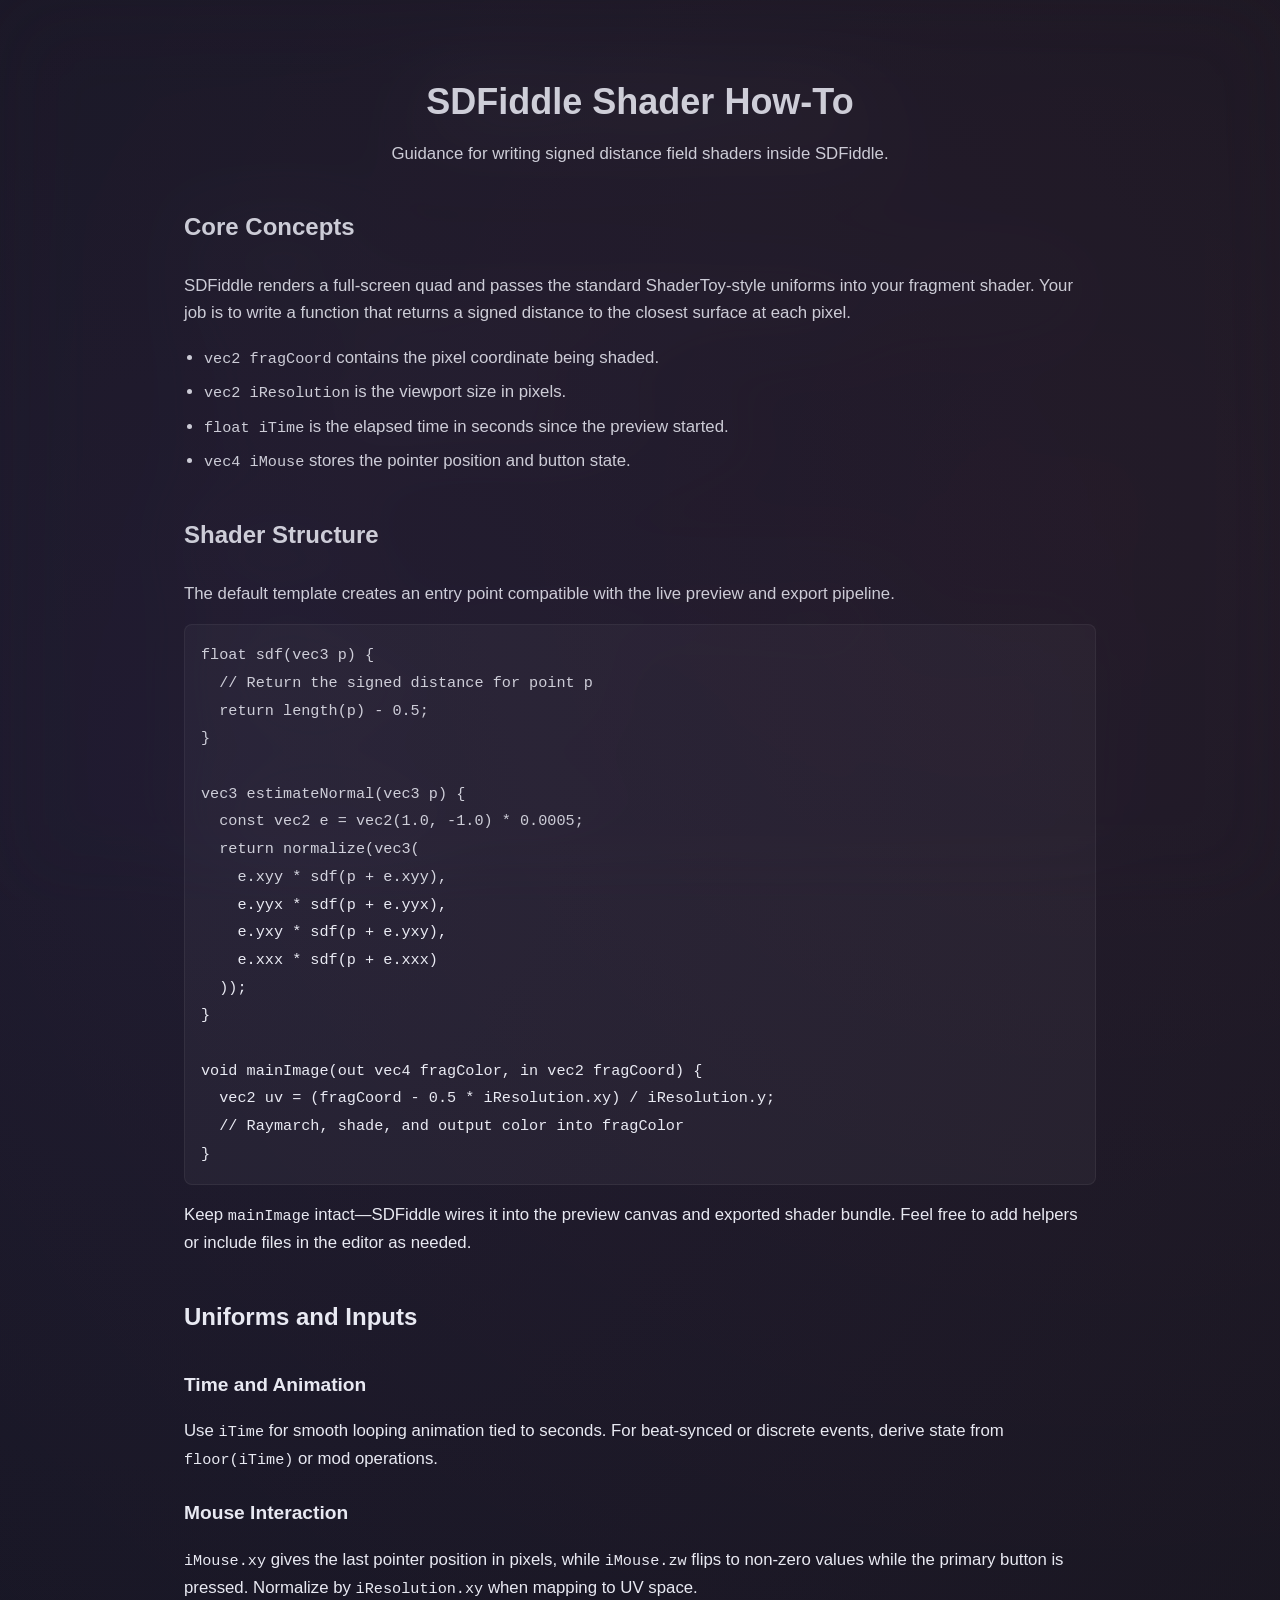
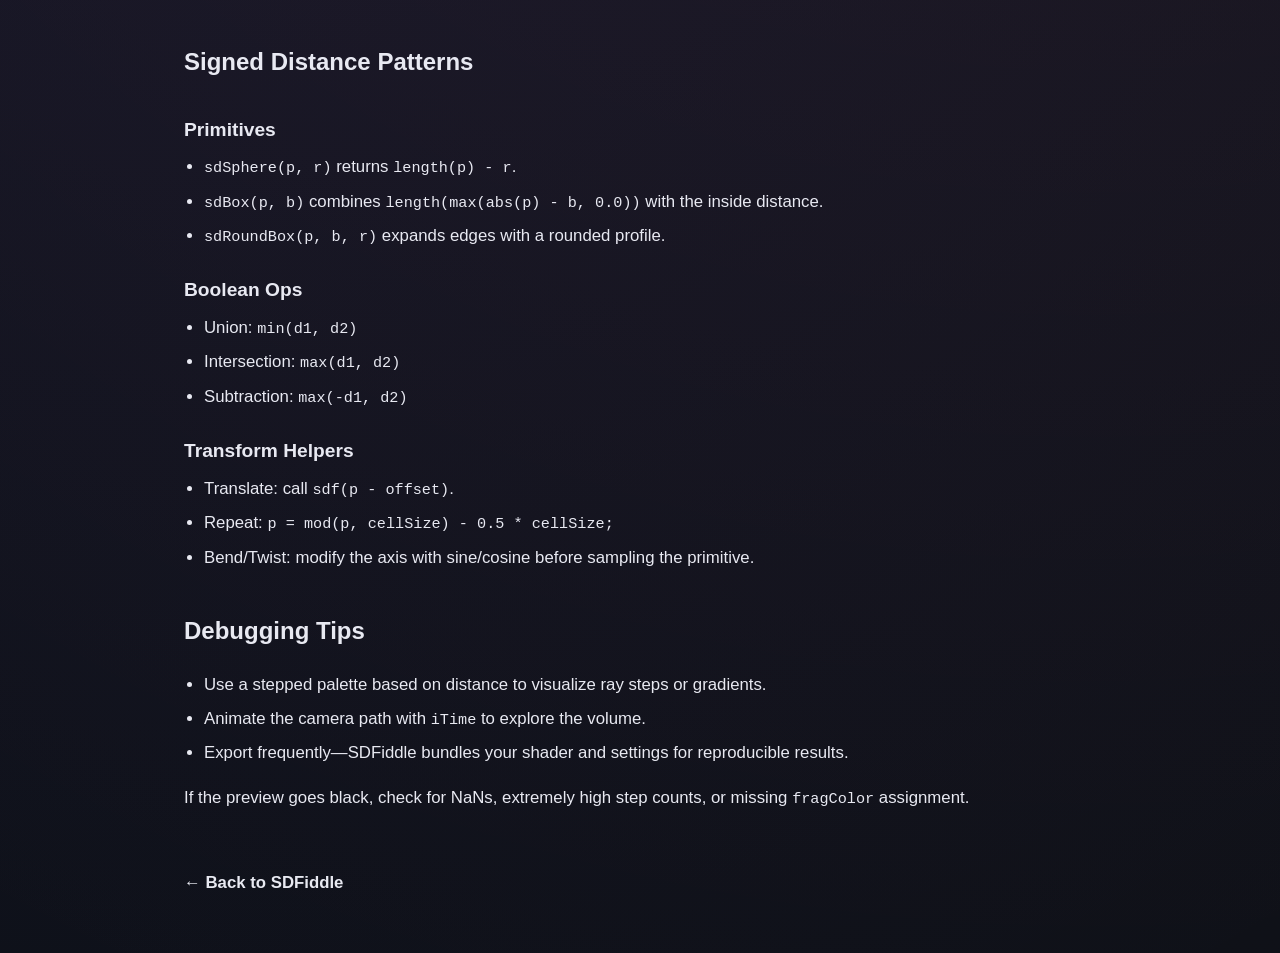
==== howto.html @ 9147a98b "sdfiddle v1" ====
<!doctype html>
<html lang="en">
  <head>
    <meta charset="utf-8" />
    <meta name="viewport" content="width=device-width, initial-scale=1" />
    <title>SDFiddle — Shader How-To</title>
    <link rel="stylesheet" href="css/styles.css" />
    <style>
      main {
        max-width: 960px;
        margin: 0 auto;
        padding: 3rem 1.5rem 4rem;
        line-height: 1.65;
        font-size: 1.05rem;
      }

      header {
        margin-bottom: 2.5rem;
        text-align: center;
      }

      header h1 {
        margin-bottom: 0.5rem;
        font-size: 2.25rem;
      }

      header p {
        margin: 0;
        color: var(--text-muted);
      }

      section + section {
        margin-top: 2.5rem;
      }

      h2 {
        font-size: 1.5rem;
        margin-bottom: 0.75rem;
        border-bottom: 1px solid var(--border-muted);
        padding-bottom: 0.5rem;
      }

      h3 {
        font-size: 1.2rem;
        margin-top: 1.5rem;
        margin-bottom: 0.4rem;
      }

      pre {
        background: rgba(255, 255, 255, 0.04);
        padding: 1rem;
        border-radius: 8px;
        border: 1px solid rgba(255, 255, 255, 0.06);
        overflow-x: auto;
      }

      code {
        font-family: "Fira Code", "Source Code Pro", Menlo, Consolas, monospace;
        font-size: 0.95rem;
      }

      a.back-link {
        display: inline-flex;
        align-items: center;
        gap: 0.4rem;
        font-weight: 600;
        text-decoration: none;
        color: var(--accent-400);
        margin-top: 2.5rem;
      }

      ul {
        margin: 0.5rem 0 1rem;
        padding-left: 1.25rem;
      }

      li + li {
        margin-top: 0.4rem;
      }
    </style>
  </head>
  <body class="theme-dark">
    <main>
      <header>
        <h1>SDFiddle Shader How-To</h1>
        <p>Guidance for writing signed distance field shaders inside SDFiddle.</p>
      </header>

      <section>
        <h2>Core Concepts</h2>
        <p>
          SDFiddle renders a full-screen quad and passes the standard ShaderToy-style uniforms into your fragment
          shader. Your job is to write a function that returns a signed distance to the closest surface at each pixel.
        </p>
        <ul>
          <li><code>vec2 fragCoord</code> contains the pixel coordinate being shaded.</li>
          <li><code>vec2 iResolution</code> is the viewport size in pixels.</li>
          <li><code>float iTime</code> is the elapsed time in seconds since the preview started.</li>
          <li><code>vec4 iMouse</code> stores the pointer position and button state.</li>
        </ul>
      </section>

      <section>
        <h2>Shader Structure</h2>
        <p>The default template creates an entry point compatible with the live preview and export pipeline.</p>
        <pre><code>float sdf(vec3 p) {
  // Return the signed distance for point p
  return length(p) - 0.5;
}

vec3 estimateNormal(vec3 p) {
  const vec2 e = vec2(1.0, -1.0) * 0.0005;
  return normalize(vec3(
    e.xyy * sdf(p + e.xyy),
    e.yyx * sdf(p + e.yyx),
    e.yxy * sdf(p + e.yxy),
    e.xxx * sdf(p + e.xxx)
  ));
}

void mainImage(out vec4 fragColor, in vec2 fragCoord) {
  vec2 uv = (fragCoord - 0.5 * iResolution.xy) / iResolution.y;
  // Raymarch, shade, and output color into fragColor
}</code></pre>
        <p>
          Keep <code>mainImage</code> intact—SDFiddle wires it into the preview canvas and exported shader bundle. Feel
          free to add helpers or include files in the editor as needed.
        </p>
      </section>

      <section>
        <h2>Uniforms and Inputs</h2>
        <h3>Time and Animation</h3>
        <p>
          Use <code>iTime</code> for smooth looping animation tied to seconds. For beat-synced or discrete events, derive
          state from <code>floor(iTime)</code> or mod operations.
        </p>

        <h3>Mouse Interaction</h3>
        <p>
          <code>iMouse.xy</code> gives the last pointer position in pixels, while <code>iMouse.zw</code> flips to non-zero
          values while the primary button is pressed. Normalize by <code>iResolution.xy</code> when mapping to UV space.
        </p>
      </section>

      <section>
        <h2>Signed Distance Patterns</h2>
        <h3>Primitives</h3>
        <ul>
          <li><code>sdSphere(p, r)</code> returns <code>length(p) - r</code>.</li>
          <li><code>sdBox(p, b)</code> combines <code>length(max(abs(p) - b, 0.0))</code> with the inside distance.</li>
          <li><code>sdRoundBox(p, b, r)</code> expands edges with a rounded profile.</li>
        </ul>

        <h3>Boolean Ops</h3>
        <ul>
          <li>Union: <code>min(d1, d2)</code></li>
          <li>Intersection: <code>max(d1, d2)</code></li>
          <li>Subtraction: <code>max(-d1, d2)</code></li>
        </ul>

        <h3>Transform Helpers</h3>
        <ul>
          <li>Translate: call <code>sdf(p - offset)</code>.</li>
          <li>Repeat: <code>p = mod(p, cellSize) - 0.5 * cellSize;</code></li>
          <li>Bend/Twist: modify the axis with sine/cosine before sampling the primitive.</li>
        </ul>
      </section>

      <section>
        <h2>Debugging Tips</h2>
        <ul>
          <li>Use a stepped palette based on distance to visualize ray steps or gradients.</li>
          <li>Animate the camera path with <code>iTime</code> to explore the volume.</li>
          <li>Export frequently—SDFiddle bundles your shader and settings for reproducible results.</li>
        </ul>
        <p>
          If the preview goes black, check for NaNs, extremely high step counts, or missing <code>fragColor</code>
          assignment.
        </p>
      </section>

      <a class="back-link" href="index.html">&#8592; Back to SDFiddle</a>
    </main>
  </body>
</html>
---- css/styles.css ----
:root {
  color-scheme: dark;
  font-family: "Inter", "Segoe UI", sans-serif;
  font-size: 16px;
  --color-bg: #0d1017;
  --color-panel: #161b26;
  --color-panel-strong: rgba(255, 255, 255, 0.05);
  --color-border: rgba(255, 255, 255, 0.08);
  --color-accent: #6c5ce7;
  --color-accent-soft: rgba(108, 92, 231, 0.24);
  --color-text: rgba(245, 247, 255, 0.94);
  --color-muted: rgba(245, 247, 255, 0.56);
  --transition-snappy: cubic-bezier(0.16, 1, 0.3, 1);
  --shadow-soft: 0 30px 60px -40px rgba(0, 0, 0, 0.65);
  --radius-lg: 18px;
  --radius-md: 12px;
  --radius-sm: 8px;
}

*,
*::before,
*::after {
  box-sizing: border-box;
}

body {
  background: radial-gradient(circle at 15% 30%, rgba(108, 92, 231, 0.1), transparent),
    radial-gradient(circle at 85% 20%, rgba(255, 118, 117, 0.08), transparent),
    var(--color-bg);
  margin: 0;
  min-height: 100vh;
  color: var(--color-text);
}

body::after {
  content: "";
  position: fixed;
  inset: 0;
  backdrop-filter: blur(40px) saturate(120%);
  pointer-events: none;
  opacity: 0.15;
}

.app-root {
  display: grid;
  grid-template-columns: minmax(320px, 480px) minmax(360px, 1fr);
  gap: 24px;
  padding: 40px clamp(24px, 5vw, 72px);
  transition: grid-template-columns 280ms var(--transition-snappy);
}

.app-root.layout-stack {
  grid-template-columns: 1fr;
}

.panel {
  background: var(--color-panel);
  border: 1px solid var(--color-border);
  border-radius: var(--radius-lg);
  box-shadow: var(--shadow-soft);
  padding: 20px;
  display: flex;
  flex-direction: column;
  gap: 16px;
  position: relative;
  overflow: hidden;
}

.panel::after {
  content: "";
  position: absolute;
  inset: 0;
  background: linear-gradient(135deg, rgba(108, 92, 231, 0.08), transparent 60%);
  opacity: 0;
  transition: opacity 320ms var(--transition-snappy);
  pointer-events: none;
}

.panel:hover::after {
  opacity: 1;
}

.panel h2 {
  margin: 0;
  font-size: 1.1rem;
  font-weight: 600;
  letter-spacing: 0.02em;
}

.editor-shell {
  position: relative;
  border-radius: var(--radius-md);
  overflow: hidden;
  border: 1px solid rgba(255, 255, 255, 0.04);
  background: #06080f;
  box-shadow: inset 0 0 0 1px rgba(255, 255, 255, 0.02);
}

.editor-shell textarea {
  width: 100%;
  height: 360px;
  border: none;
  background: transparent;
  color: transparent;
  caret-color: var(--color-accent);
  resize: vertical;
  line-height: 1.5;
  font-family: "JetBrains Mono", "Fira Code", "SFMono-Regular", monospace;
  font-size: 14px;
  padding: 18px 20px;
  tab-size: 2;
  overflow: auto;
  white-space: pre;
}

.code-highlights {
  position: absolute;
  inset: 0;
  pointer-events: none;
  color: var(--color-text);
  padding: 18px 20px;
  font-family: "JetBrains Mono", "Fira Code", "SFMono-Regular", monospace;
  font-size: 14px;
  line-height: 1.5;
  white-space: pre-wrap;
  word-break: break-word;
  overflow: hidden;
}

.code-highlights code {
  display: block;
  width: 100%;
}

.code-token.keyword {
  color: #77baff;
}

.code-token.type {
  color: #ffa7c4;
}

.code-token.number {
  color: #ffe066;
}

.code-token.function {
  color: #81ecec;
}

.code-token.string {
  color: #ffb86c;
}

.code-token.comment {
  color: rgba(255, 255, 255, 0.35);
}

.code-token.operator {
  color: #ffd479;
}

.editor-footer {
  display: flex;
  justify-content: space-between;
  align-items: center;
  font-size: 0.85rem;
  color: var(--color-muted);
}

.editor-footer span {
  display: inline-flex;
  align-items: center;
  gap: 6px;
}

.status-chip {
  padding: 4px 10px;
  border-radius: 999px;
  border: 1px solid rgba(255, 255, 255, 0.08);
  background: rgba(0, 0, 0, 0.35);
  transition: background 200ms var(--transition-snappy), border-color 200ms var(--transition-snappy);
}

.status-chip.ok {
  border-color: rgba(129, 236, 236, 0.5);
  background: rgba(129, 236, 236, 0.12);
}

.status-chip.error {
  border-color: rgba(255, 118, 117, 0.5);
  background: rgba(255, 118, 117, 0.12);
}

.status-log {
  min-height: 40px;
  border-radius: var(--radius-sm);
  background: rgba(255, 255, 255, 0.03);
  border: 1px solid rgba(255, 255, 255, 0.04);
  padding: 12px 14px;
  font-size: 0.85rem;
  line-height: 1.4;
  color: var(--color-muted);
  white-space: pre-wrap;
  transition: border-color 220ms var(--transition-snappy);
}

.status-log.error {
  border-color: rgba(255, 118, 117, 0.45);
  color: rgba(255, 149, 149, 0.9);
}

.editor-guide {
  margin: 0;
  font-size: 0.85rem;
  color: var(--color-muted);
}

.editor-guide a {
  color: var(--color-accent);
  text-decoration: none;
  font-weight: 500;
  transition: color 200ms var(--transition-snappy);
}

.editor-guide a:hover {
  color: #a29bfe;
}

.preview-panel canvas {
  width: 100%;
  border-radius: var(--radius-md);
  background: repeating-conic-gradient(
      rgba(255, 255, 255, 0.04) 0deg 30deg,
      rgba(6, 8, 15, 0.7) 30deg 60deg
    )
    var(--color-panel);
  border: 1px solid rgba(255, 255, 255, 0.06);
  aspect-ratio: 1;
  transition: border-color 200ms var(--transition-snappy), transform 320ms var(--transition-snappy);
}

.preview-panel canvas:focus-visible {
  outline: none;
  border-color: var(--color-accent);
  transform: translateY(-2px);
}

.options-grid {
  display: grid;
  grid-template-columns: repeat(auto-fit, minmax(180px, 1fr));
  gap: 14px;
}

.form-control {
  display: flex;
  flex-direction: column;
  gap: 6px;
  font-size: 0.9rem;
}

.form-control label {
  color: var(--color-muted);
}

.toggle-control {
  justify-content: space-between;
}

.form-control input,
.form-control select {
  background: rgba(255, 255, 255, 0.05);
  border: 1px solid rgba(255, 255, 255, 0.08);
  border-radius: var(--radius-sm);
  padding: 10px 12px;
  color: var(--color-text);
  font: inherit;
  transition: border-color 200ms var(--transition-snappy), transform 200ms var(--transition-snappy);
}

.form-control input:focus-visible,
.form-control select:focus-visible {
  outline: none;
  border-color: var(--color-accent);
  transform: translateY(-1px);
}

.toggle {
  margin-top: 6px;
  display: inline-flex;
  align-items: center;
  gap: 12px;
  padding: 8px 12px;
  border-radius: var(--radius-sm);
  background: rgba(255, 255, 255, 0.04);
  border: 1px solid rgba(255, 255, 255, 0.08);
  cursor: pointer;
  transition: border-color 200ms var(--transition-snappy), background 200ms var(--transition-snappy);
}

.toggle:hover {
  border-color: rgba(255, 255, 255, 0.18);
}

.toggle span {
  font-size: 0.9rem;
  color: var(--color-text);
}

.toggle input {
  appearance: none;
  width: 44px;
  height: 24px;
  border-radius: 999px;
  background: rgba(255, 255, 255, 0.1);
  border: 1px solid rgba(255, 255, 255, 0.25);
  position: relative;
  transition: background 200ms var(--transition-snappy), border-color 200ms var(--transition-snappy);
}

.toggle input::after {
  content: "";
  position: absolute;
  top: 2px;
  left: 2px;
  width: 18px;
  height: 18px;
  border-radius: 50%;
  background: rgba(255, 255, 255, 0.8);
  box-shadow: 0 4px 10px -6px rgba(0, 0, 0, 0.6);
  transition: transform 200ms var(--transition-snappy), background 200ms var(--transition-snappy);
}

.toggle input:checked {
  background: var(--color-accent-soft);
  border-color: rgba(108, 92, 231, 0.5);
}

.toggle input:checked::after {
  transform: translateX(20px);
  background: var(--color-accent);
}

.toggle input:focus-visible {
  outline: none;
  border-color: var(--color-accent);
  box-shadow: 0 0 0 2px rgba(108, 92, 231, 0.25);
}

.alpha-slider {
  width: 100%;
  accent-color: var(--color-accent);
}

.button-primary,
.button-ghost {
  padding: 12px 16px;
  border-radius: var(--radius-sm);
  border: 1px solid transparent;
  font-weight: 600;
  font-size: 0.95rem;
  display: inline-flex;
  align-items: center;
  justify-content: center;
  gap: 10px;
  cursor: pointer;
  transition: transform 200ms var(--transition-snappy), box-shadow 200ms var(--transition-snappy), border-color 200ms var(--transition-snappy);
}

.button-primary {
  background: linear-gradient(135deg, rgba(108, 92, 231, 0.9), rgba(214, 48, 49, 0.75));
  color: #fff;
  box-shadow: 0 12px 30px -20px rgba(108, 92, 231, 1);
}

.button-primary:hover {
  transform: translateY(-2px);
  box-shadow: 0 18px 38px -18px rgba(108, 92, 231, 0.85);
}

.button-primary:active {
  transform: translateY(0);
}

.button-ghost {
  background: rgba(255, 255, 255, 0.05);
  color: var(--color-text);
  border-color: rgba(255, 255, 255, 0.08);
}

.button-ghost:hover {
  border-color: rgba(255, 255, 255, 0.18);
  transform: translateY(-2px);
}

.preview-toolbar {
  display: flex;
  justify-content: space-between;
  align-items: center;
  gap: 12px;
}

.preview-toolbar span {
  font-size: 0.85rem;
  color: var(--color-muted);
}

.export-status {
  font-size: 0.85rem;
  color: var(--color-muted);
  min-height: 20px;
}

.fade-in {
  animation: fadeIn 420ms var(--transition-snappy);
}

.glow {
  position: absolute;
  inset: -20% 0 auto;
  height: 200px;
  background: radial-gradient(circle, rgba(108, 92, 231, 0.4), transparent 55%);
  opacity: 0.08;
  pointer-events: none;
}

@keyframes fadeIn {
  from {
    opacity: 0;
    transform: translateY(6px);
  }
  to {
    opacity: 1;
    transform: translateY(0);
  }
}

@media (max-width: 960px) {
  .app-root {
    grid-template-columns: 1fr;
    padding: 24px clamp(16px, 6vw, 32px);
  }

  .editor-shell textarea {
    height: 300px;
  }
}
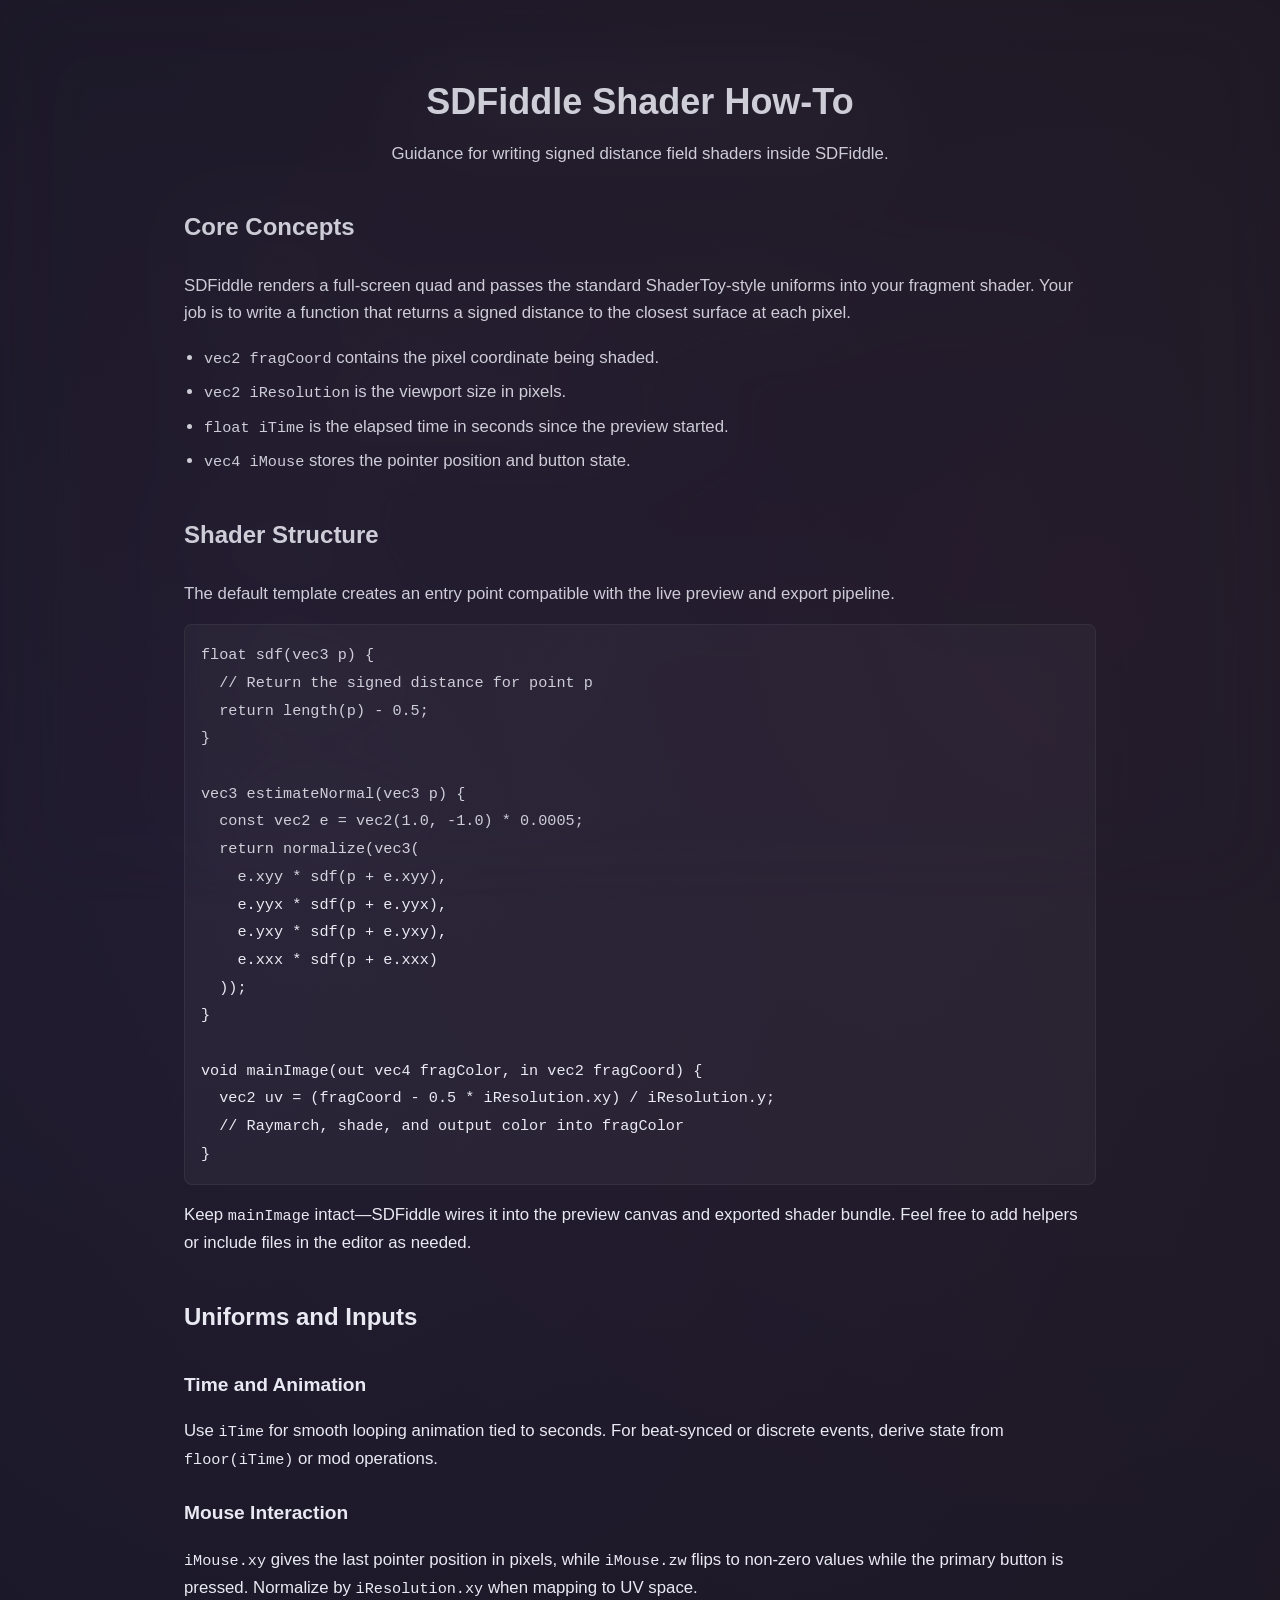
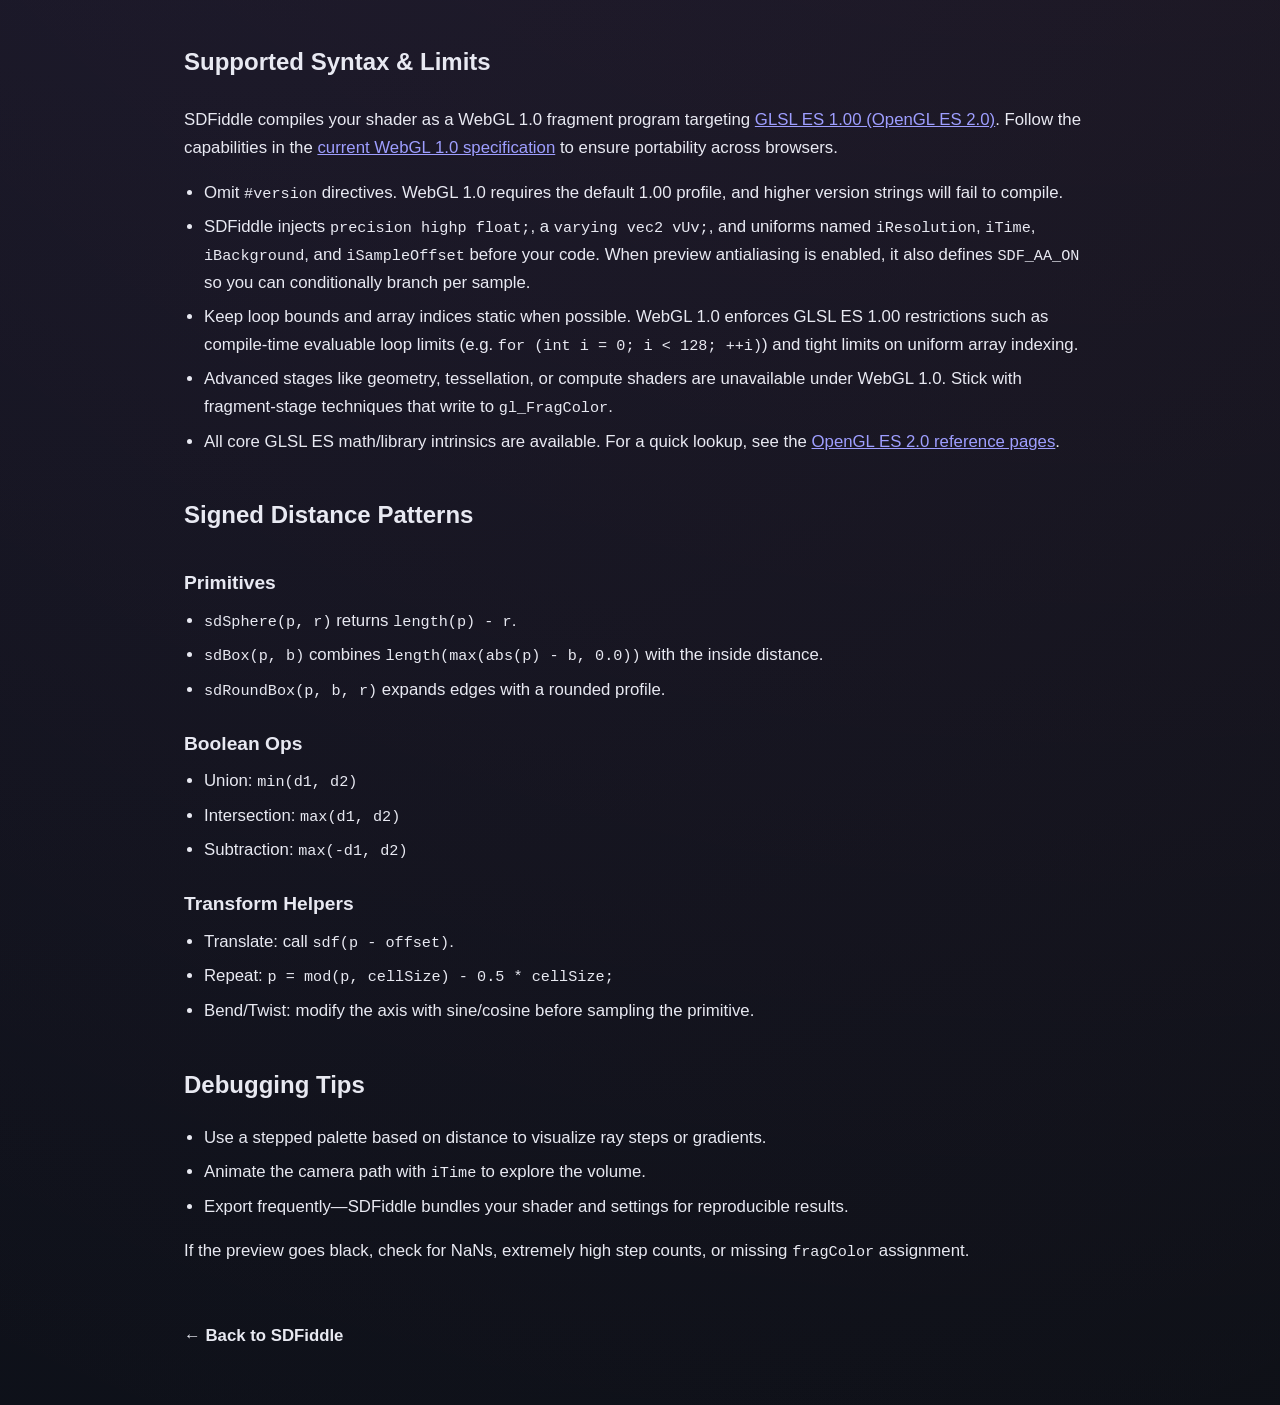
==== commit 07bc1a93: "further updates + improvements" ====
--- a/howto.html
+++ b/howto.html
@@ -3,6 +3,7 @@
   <head>
     <meta charset="utf-8" />
     <meta name="viewport" content="width=device-width, initial-scale=1" />
+    <meta name="fediverse:creator" content="@bitbraindev@mastodon.gamedev.place" />
     <title>SDFiddle — Shader How-To</title>
     <link rel="stylesheet" href="css/styles.css" />
     <style>
@@ -144,6 +145,38 @@
       </section>
 
       <section>
+        <h2>Supported Syntax &amp; Limits</h2>
+        <p>
+          SDFiddle compiles your shader as a WebGL 1.0 fragment program targeting
+          <a href="https://www.khronos.org/registry/OpenGL/specs/es/2.0/GLSL_ES_Specification_1.00.pdf">GLSL ES 1.00 (OpenGL ES 2.0)</a>.
+          Follow the capabilities in the
+          <a href="https://www.khronos.org/registry/webgl/specs/latest/1.0/">current WebGL 1.0 specification</a> to ensure portability across browsers.
+        </p>
+        <ul>
+          <li>
+            Omit <code>#version</code> directives. WebGL 1.0 requires the default 1.00 profile, and higher version strings will fail to compile.
+          </li>
+          <li>
+            SDFiddle injects <code>precision highp float;</code>, a <code>varying vec2 vUv;</code>, and uniforms named <code>iResolution</code>,
+            <code>iTime</code>, <code>iBackground</code>, and <code>iSampleOffset</code> before your code. When preview antialiasing is enabled, it also defines
+            <code>SDF_AA_ON</code> so you can conditionally branch per sample.
+          </li>
+          <li>
+            Keep loop bounds and array indices static when possible. WebGL 1.0 enforces GLSL ES 1.00 restrictions such as compile-time
+            evaluable loop limits (e.g. <code>for (int i = 0; i &lt; 128; ++i)</code>) and tight limits on uniform array indexing.
+          </li>
+          <li>
+            Advanced stages like geometry, tessellation, or compute shaders are unavailable under WebGL 1.0. Stick with fragment-stage techniques
+            that write to <code>gl_FragColor</code>.
+          </li>
+          <li>
+            All core GLSL ES math/library intrinsics are available. For a quick lookup, see the
+            <a href="https://registry.khronos.org/OpenGL-Refpages/es2.0/">OpenGL ES 2.0 reference pages</a>.
+          </li>
+        </ul>
+      </section>
+
+      <section>
         <h2>Signed Distance Patterns</h2>
         <h3>Primitives</h3>
         <ul>
--- a/css/styles.css
+++ b/css/styles.css
@@ -41,6 +41,66 @@
   opacity: 0.15;
 }
 
+.site-header {
+  margin: 4px clamp(24px, 5vw, 72px) 0;
+  padding: 0;
+  display: flex;
+  justify-content: center;
+  align-items: center;
+}
+
+.site-logo {
+  width: min(220px, 28vw);
+  height: min(220px, 28vw);
+  object-fit: contain;
+}
+
+.site-title {
+  display: flex;
+  flex-direction: column;
+  gap: 4px;
+}
+
+.site-title-name {
+  font-size: 1.2rem;
+  font-weight: 600;
+  letter-spacing: 0.03em;
+}
+
+.site-title-tagline {
+  font-size: 0.85rem;
+  color: var(--color-muted);
+}
+
+.site-footer {
+  margin: 32px clamp(24px, 5vw, 72px) 40px;
+  padding: 0;
+  display: flex;
+  justify-content: center;
+  align-items: center;
+  gap: 8px;
+  font-size: 0.95rem;
+  color: rgba(245, 247, 255, 0.35);
+}
+
+.site-footer-link {
+  color: var(--color-accent);
+  text-decoration: none;
+  font-weight: 500;
+  transition: color 200ms var(--transition-snappy);
+}
+
+.site-footer-link:hover,
+.site-footer-link:focus-visible {
+  color: #a29bfe;
+}
+
+.site-footer-credits {
+  display: inline-flex;
+  align-items: center;
+  gap: 6px;
+}
+
 .app-root {
   display: grid;
   grid-template-columns: minmax(320px, 480px) minmax(360px, 1fr);
@@ -368,14 +428,15 @@
 }
 
 .button-primary {
-  background: linear-gradient(135deg, rgba(108, 92, 231, 0.9), rgba(214, 48, 49, 0.75));
+  background: linear-gradient(135deg, #6d90d3, #597fbe);
   color: #fff;
-  box-shadow: 0 12px 30px -20px rgba(108, 92, 231, 1);
+  border-color: rgba(89, 127, 190, 0.4);
+  box-shadow: 0 12px 30px -20px rgba(89, 127, 190, 0.65);
 }
 
 .button-primary:hover {
   transform: translateY(-2px);
-  box-shadow: 0 18px 38px -18px rgba(108, 92, 231, 0.85);
+  box-shadow: 0 18px 38px -18px rgba(89, 127, 190, 0.85);
 }
 
 .button-primary:active {
@@ -409,6 +470,22 @@
   font-size: 0.85rem;
   color: var(--color-muted);
   min-height: 20px;
+}
+
+.export-panel .export-options {
+  display: flex;
+  flex-direction: column;
+  gap: 12px;
+}
+
+.export-panel .help-text {
+  font-size: 0.82rem;
+  color: var(--color-muted);
+  line-height: 1.4;
+}
+
+.export-panel .help-text[data-disabled="true"] {
+  opacity: 0.6;
 }
 
 .fade-in {
@@ -436,6 +513,15 @@
 }
 
 @media (max-width: 960px) {
+  .site-header {
+    margin: 18px clamp(14px, 6vw, 24px) -8px;
+  }
+
+  .site-logo {
+    width: min(160px, 45vw);
+    height: min(160px, 45vw);
+  }
+
   .app-root {
     grid-template-columns: 1fr;
     padding: 24px clamp(16px, 6vw, 32px);
